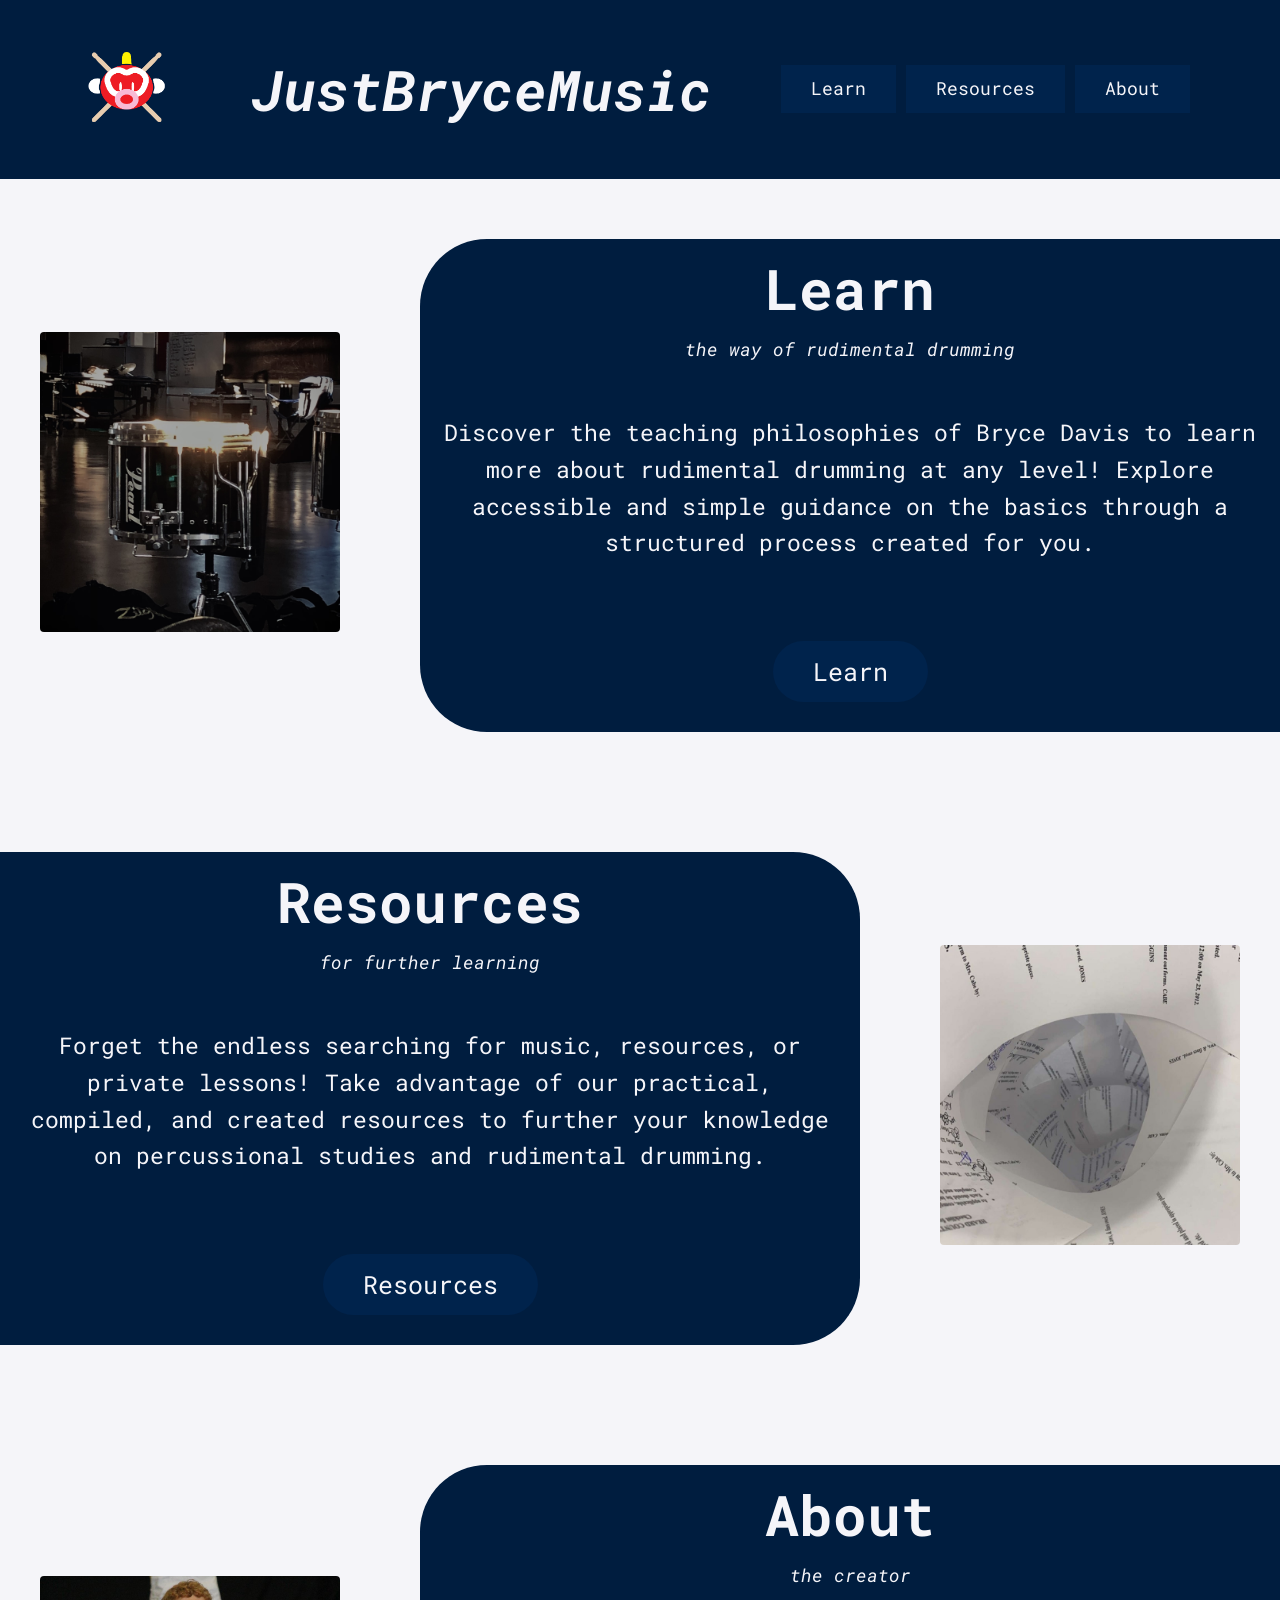
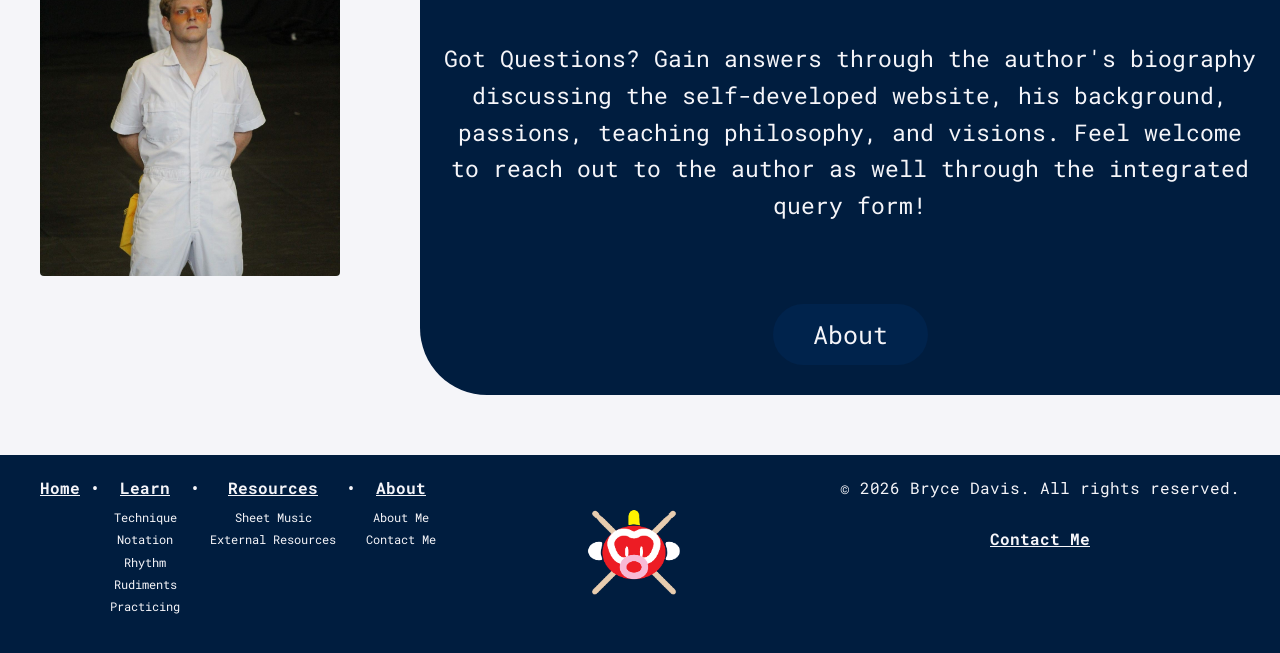
==== index.html @ 4274078a "index.html naming convention is fixed sitewide" ====
<!DOCTYPE html>
<html lang="en">
    <head>
        <title>JustBryceMusic Home</title>
        <meta charset="UTF-8">
        <link rel="stylesheet" href="project.css">
    </head>
    <body>
        <!-- HEADER SECTION: Sets up the base header for the entire web page -->
        <header>
            <div class="wrapper header_content">
                <figure>
                    <img src="assets/logo.png" alt="JustBryceMusic logo">
                </figure>
                <h1 class="header_title">
                    <a href="index.html">JustBryceMusic</a>
                </h1>
                <nav>
                    <ul class="replica_button">
                        <li><a href="learn.html">Learn</a></li>
                        <li><a href="resources.html">Resources</a></li>
                        <li><a href="about.html">About</a></li>
                    </ul>
                </nav>
            </div>
        </header>
        <main>
            <!-- LEARN SECTION: To explain and link the learn hub -->
            <section>
                <figure>
                    <img src="assets/snare_drum.jpg" alt="snare drum">
                </figure>
                <div class="right_section_content">
                    <h2>Learn</h2>
                    <h4>the way of rudimental drumming</h4>
                    <p>
                        Discover the teaching philosophies of Bryce Davis to learn more
                        about rudimental drumming at any level! Explore accessible and simple
                        guidance on the basics through a structured process created for you.
                    </p>
                    <p><a href="learn.html" class="rounded_replica_button">Learn</a></p>
                </div>
            </section>
            <!-- RESOURCES SECTION: To explain and link the resources page -->
            <section>
                <div class="left_section_content">
                    <h2>Resources</h2>
                    <h4>for further learning</h4>
                    <p>
                        Forget the endless searching for music, resources, or private lessons!
                        Take advantage of our practical, compiled, and created resources to 
                        further your knowledge on percussional studies and rudimental drumming.
                    </p>
                    <p><a href="resources.html" class="rounded_replica_button">Resources</a></p>
                </div>
                <figure>
                    <img src="assets/papers.JPG" alt="papers forming a vortex">
                </figure>
            </section>
            <!-- ABOUT SECTION: To explain and link the about page -->
            <section>
                <figure>
                    <img src="assets/portrait.JPG" alt="portrait of author, Bryce Davis">
                </figure>
                <div class="right_section_content">
                    <h2>About</h2>
                    <h4>the creator</h4>
                    <p>
                        Got Questions? Gain answers through the author's biography discussing the 
                        self-developed website, his background, passions, teaching philosophy, 
                        and visions. Feel welcome to reach out to the author as well through the 
                        integrated query form!
                    </p>
                    <p><a href="about.html" class="rounded_replica_button">About</a></p>
                </div>
            </section>
        </main>
        <!-- FOOTER SECTION: Sets up the base footer for the entire web page -->
        <footer>
            <div class="wrapper footer_content">
                <nav class="footer_nav">
                    <div>
                        <p><a href="index.html" class="general_link">Home</a></p>
                    </div>
                    <p>•</p>
                    <div>
                        <p><a href="learn.html" class="general_link">Learn</a></p>
                        <ul>
                            <li><a href="technique.html">Technique</a></li>
                            <li><a href="notation.html">Notation</a></li>
                            <li><a href="rhythm.html">Rhythm</a></li>
                            <li><a href="rudiments.html">Rudiments</a></li>
                            <li><a href="practicing.html">Practicing</a></li>
                        </ul>
                    </div>
                    <p>•</p>
                    <div>
                        <p><a href="resources.html" class="general_link">Resources</a></p>
                        <ul>
                            <li><a href="sheet-music.html">Sheet Music</a></li>
                            <li><a href="external-resources.html">External Resources</a></li>
                        </ul>
                    </div>
                    <p>•</p>
                    <div>
                        <p><a href="about.html" class="general_link">About</a></p>
                        <ul>
                            <li><a href="about-me.html">About Me</a></li>
                            <li><a href="contact-me.html">Contact Me</a></li>
                        </ul>
                    </div>
                </nav>
                <figure>
                    <img src="assets/logo.png" alt="JustBryceMusic logo">
                </figure>
                <div>
                    <p>&copy; 2026 Bryce Davis. All rights reserved.</p> <br>
                    <p><a href="contact-me.html" class="general_link">Contact Me</a></p>
                </div>
            </div>
        </footer>
    </body>
</html>
---- project.css ----
/* BODY STYLING: Sets up the base elements such as primary font,
   primary background, and universal spacing. */
@import url('https://fonts.googleapis.com/css2?family=Roboto+Mono:wght@300;400;500;700&display=swap');
body {
    margin: 0;
    font-family: 'Roboto Mono', monospace; 
    background-color: #f5f5f9;
    color: #001d3f;
    line-height: 1.6;
}
/* HEADER STYLING: Creates header-specific design for site-wide use and
   easibility of creating the exactness of the header section. */
header {
    width: 100%;
    top: 0;
    left: 0;
    background-color: #001d3f;
    color: #f5f5f9;
    padding: 20px 0;
}
header img {
    width: 100px;
    height: 100px;
    object-fit: cover;
}
header ul {
    list-style: none;
    display: flex;
    gap: 10px;
    margin-right: 50px;
}
/* MAIN STYLING: Styles all elements contained in the main, laying out
   the universal sectioning that will be used universally. */
main section {
    margin: 0 auto;
    display: flex;
    align-items: center;
    justify-content: space-between;
    gap: 40px;
    padding: 60px 0;
    width: 100%;
}
main h1 {
    color:#001d3f;
    font-style: italic;
    font-size: 73px;
}
main h2 {
    font-size: 56px;
    color: #f5f5f9;
    margin-top: 5px;
    margin-bottom: 0px;
    text-align: center;
}
main h3 {
    text-align: center;
    font-size: 56px;
    font-weight: normal;
    margin: 20px;
}
main section h4 {
    font-size: 18px;
    color: #f5f5f9;
    margin-top: 2px;
    margin-bottom: 15px;
    font-style: italic;
    font-weight: normal;
    text-align: center;
}
main section p {
    font-size: 23px;
    color: #f5f5f9;
    line-height: 1.6;
    margin: 0 auto;
    margin-top: 50px;
    text-align: center;
    padding-left: 20px;
    padding-right: 20px;
}
section figure img {
    width: 300px;
    height: 300px;
    object-fit: cover;
    border-radius: 4px;
    margin: 0 auto;
}
/* TABLE STYLING: Sets the base design for all tables throughout the website
   while keeping acessibility and ideal layout in mind. */
table {
    border-collapse: collapse;
    border: 3px solid #001d3f;
    border-radius: 8px;
    background-color: #f5f5f9;
    text-align: center;
    margin: 20px auto;
}
caption {
    font-weight: bold;
    padding: 12px;
    background-color: #001d3f;
    color: #f5f5f9;
    border-radius: 8px 8px 0 0;
    font-size: 24px;
}
td {
    padding: 16px;
    border-top: 3px solid #001d3f;
    font-size: 16px;
}
td a {
    color: #001d3f;
}
td img {
    max-width: 100px;
    height: auto;
    background-color:#001d3f;
}
/* FORM STYLING: Sets the base design for all forms through the website
   while keeping acessibility and ideal layout in mind. */
form {
    max-width: 800px;
    margin: 0 auto;
    padding: 10px 0;
}
form div:nth-of-type(1),
form div:nth-of-type(2) {
    display: inline-block;
    width: 49%;
    vertical-align: top;
}
form div:nth-of-type(3) {
    width: 100%;
    display: block;
}
input, textarea {
    color: #001d3f;
    background-color: #f5f5f9;
    width: 100%;
    padding: 10px;
    border: 2px solid #001d3f;
    font-family: 'Roboto Mono', monospace;
    border-radius: 4px;
    box-sizing: border-box;
}
/* FOOTER STYLING: Designs the site-wide style of the footer, allowing
   extremely easy pasting of the footer across all pages. */
footer {
    background-color: #001d3f;
    color: #f5f5f9;
    padding: 20px 0;
}
footer p {
    text-align: center;
    margin: 0;
    padding: 0;
}
footer img {
    width: 120px;
    height: 120px;
    object-fit: cover;
}
footer ul {
    list-style: none;
    padding: 0;
    margin: 0;
}
footer li {
    margin: 3px 0;
    font-size: 12px;
    text-align: center;
}
footer nav p {
    margin: 0 0 8px 0;
    font-weight: bold;
}
footer a {
    color: #f5f5f9;
    text-decoration: none;
}
footer a:hover {
    text-decoration: underline;
    font-weight: 500;
}
/* ALL CLASSES: For easy access of site-wide usable classes with
   strategic placement for easily exploring all classes to copy on
   elements site-wide. */
.wrapper {
    width: 1200px;
    margin: 0 auto;
}
/* HEADER CLASSES: Meant for easy placing of styles within specific elements
   of the header to be used in all other pages on the site. */
.header_content {
    display: flex;
    align-items: center;
    justify-content: space-between;
}
.header_title a {
    color: #f5f5f9;
    text-decoration: none;
    font-size: 56px;
    font-weight: bold;
    font-style: italic;
}
/* FOOTER CLASSES: Meant for easy placing of styles within specific elements
   of the footer to be used in all other pages on the site. */
.footer_content {
    display: flex;
    justify-content: space-between;
    align-items: flex-start;
}
.footer_nav {
    display: flex;
    gap: 10px;
}
/* SECTION CLASSES: Used for unique styling of direction-based sections to
   properly align and design each section. */
.right_section_content {
    background-color: #001d3f;
    border-top-left-radius: 67px;
    border-bottom-left-radius: 67px;
    width: 90%;
}
.left_section_content {
    background-color: #001d3f;
    border-top-right-radius: 67px;
    border-bottom-right-radius: 67px;
    width: 90%;
}
.center_section_content {
    background-color: #001d3f;
    padding: 40px 20px;
    text-align: center;
}
/* BUTTON CLASSES: Used to create replica buttons, allowing full control
   within the style of the more modern-type buttons. */
.replica_button a {
    background-color:#00234c;
    color:#f5f5f9;
    text-decoration: none;
    font-size: 1.1em;
    padding: 10px 30px;
    display: inline-block;
    transition: background-color 0.2s ease;
}
.replica_button a:hover {
    background-color:#003066;
    font-weight: 500;
}
.rounded_replica_button {
    background-color:#00234c;
    color:#f5f5f9;
    text-decoration: none;
    font-size: 1.1em;
    padding: 10px 40px;
    display: inline-block;
    transition: background-color 0.2s ease;
    border-radius: 67px;
    margin: 30px auto;
}
.rounded_replica_button:hover {
    background-color:#003066;
    font-weight: 500;
}
input.replica_submit {
    display: block;
    margin: 10px auto 0 auto;
    border: none;
    background-color:#00234c;
    color:#f5f5f9;
    text-decoration: none;
    font-size: 1.1em;
    padding: 10px 30px;
    display: inline-block;
    transition: background-color 0.2s ease;
}
input.replica_submit:hover {
    background-color:#003066;
    font-weight: 500;
}
/* TEXT BOX CLASSES: Used to create unique styles for different textboxes throughout
   the website */
.gray_textbox {
    background-color: rgba(245,245,249,0.85);
    color:#001d3f;
    font-style: italic;
    font-size: 56px;
    padding: 10px 100px;
    display: inline-block;
    border-radius: 67px;
    margin: 30px auto;
}
.blue_textbox {
    background-color: #001d3f;
    color: #f5f5f9;
    padding: 10px 100px;
    display: block;
    border-radius: 67px;
    width: max-content;
    margin: 40px auto;
    text-align: center;
}
.left_titlebox {
    background-color: #001d3f;
    color: #f5f5f9;
    padding: 0 200px;
    border-top-right-radius: 47px;
    border-bottom-right-radius: 47px;
    width: fit-content;
    margin: 20px 0;
    text-align: center;
}
.left_subtitlebox {
    background-color: #001d3f;
    color: #f5f5f9;
    font-size: 40px;
    padding: 5px 150px;
    border-top-right-radius: 67px;
    border-bottom-right-radius: 67px;
    width: fit-content;
    margin-top: 0;
    margin-bottom: 40px;
    text-align: center;
}
.textbox_square {
    background-color: #001d3f;
    width: 600px;
    height: 200px;
    margin: 0 auto;
    padding: 40px 20px;
    text-align: center;
    display: flex;
    align-items: center;
    justify-content: center;
}
.box_crop_image {
    width: 100px;
    height: 100px;
    object-fit: cover;
    object-position: top;
}
/* LEARN CLASSES: Used for unique styling in the learn page and subpages */
.learn_info section {
    display: block;
    text-align: left;
    padding: 40px 0;
}
.learn_info p {
    color: #001d3f;
    font-size: 18px;
    max-width: 800px;
    margin: 10px 0;
    line-height: 1.6;
    text-align: left;
    text-indent: 40px;
}
.learn_info p a {
    color: #001d3f;
}
.learn_info h2 a {
    color: #f5f5f9;
}
/* RESOURCE CLASSES: Used for unique stlying in the resources page and subpages */
.resources_hero {
    background-image: url("assets/sheet_music_hero.jpg");
    background-size: cover;
    background-position: center;
    padding: 80px 0;
    margin-top: 40px;
    text-align: center;
}
.resources_info {
    display: flex;
    justify-content: space-between;
    align-items: center;
    flex-wrap: wrap;
}
.resources_info div {
    background-color: #f5f5f9;
    color: #001d3f;
    max-width: 600px;
    width: 100%;
    text-align: center;
}
.resources_info h2 {
    font-size: 32px;
}
.resources_info p {
    color: #001d3f;
    font-size: 18px;
    max-width: 500px;
    text-align: center;
    margin: auto;
    margin-bottom: 5px;
}
.resources_info p a {
    color: #001d3f;
}
.resources_info figure img {
    width: auto;
    height: 100vh;
}
.resources_tabling_style {
    display: flex;
    flex-wrap: wrap;
    justify-content: center;
    gap: 40px;
    padding: 40px 0;
}
.resources_tabling_style table {
    width: 300px;
}
/* ABOUT CLASSES: Used for unique styling in the about page and subpages */
.about_head figure img {
    width: 50vh;
    height: auto;
}
.about_subhead {
    display: flex;
    justify-content: space-between;
    align-items: center;
    gap: 40px;
    padding: 60px 0;
}
.about_subhead h2 {
    color: #001d3f;
    font-size: 73px;
}
.about_subhead figure img {
    max-width: 800px;
    max-height: 800px;
    object-fit: cover;
    margin: 0 auto 20px auto;
}
.about_subhead div {
    display: flex;
    flex-direction: column;
    align-items: center;
}
.about_info h2 {
    color: #001d3f;
}
.about_info p {
    margin-top: 0;
}
.about_info figure {
    display: flex;
    justify-content: center;
}
.about_info figure img {
    width: auto;
    max-height: 800px;
    margin: 0 auto 20px auto;
}
.subabout_correction section {
    display: block;
    padding: 20px 0;
}
.disclaimer {
    font-size: 12px;
    font-style: italic;
    font-weight: bold;
    color: #001d3f;
    text-align: center;
    margin: 20px auto 20px auto;
    max-width: 800px;
}
/* HYPERLINK CLASSES: Made to create uniquely-styled hyperlinks, different 
   from the base style, that will be placed throughout the site. */
.general_link {
    font-weight: bold;
    text-decoration: underline;
}
.general_link:hover {
    text-decoration-thickness: 0.12em;
    text-shadow: 0 0 0.03em;
}
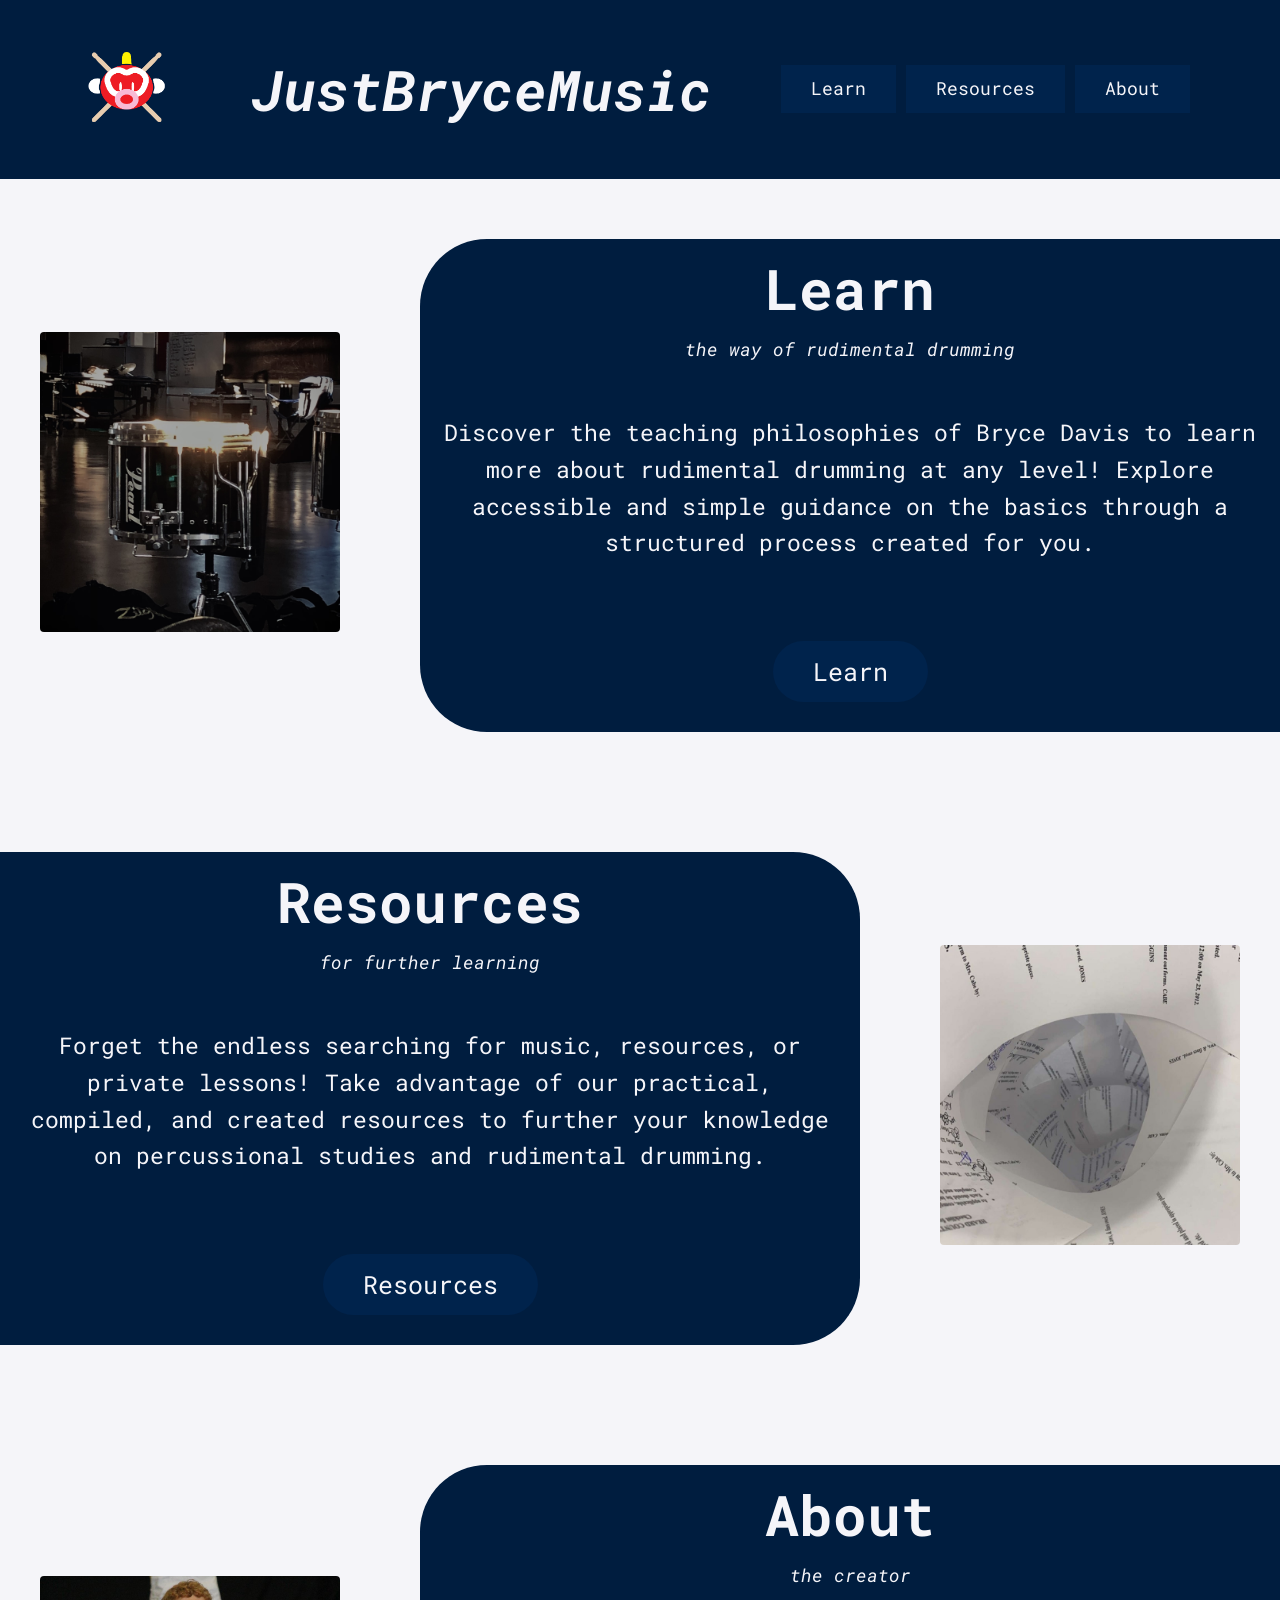
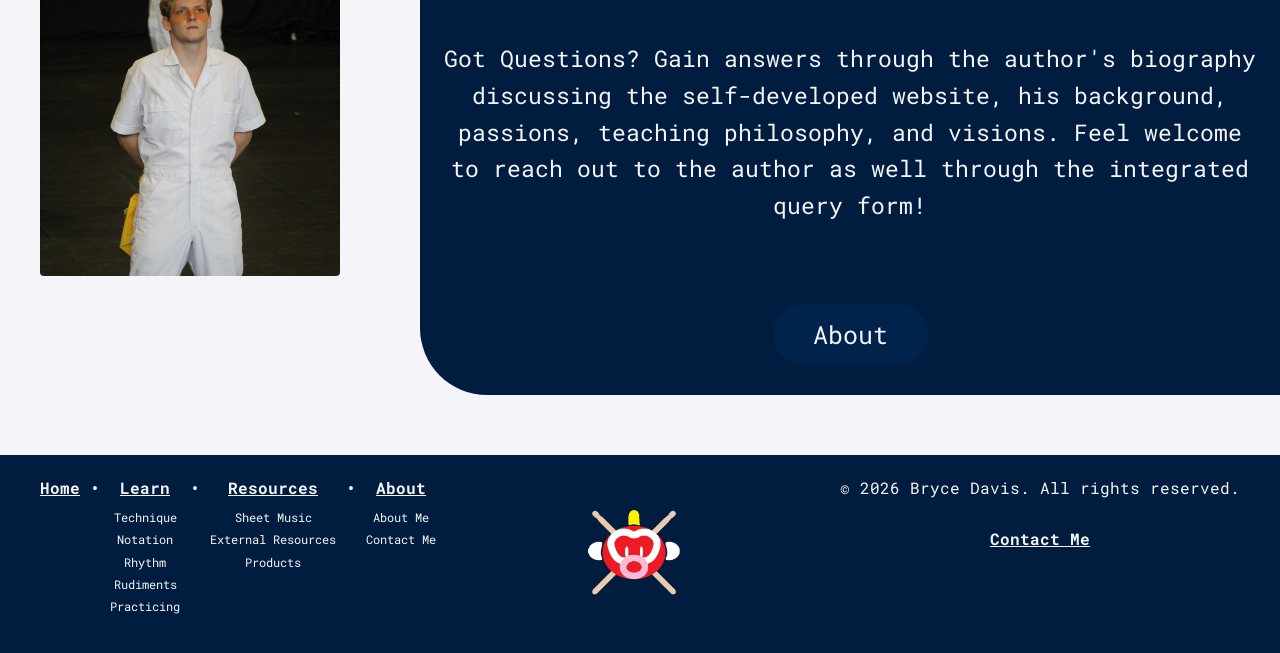
==== commit 431124a5: "Products page is added but unimplemented" ====
--- a/index.html
+++ b/index.html
@@ -99,6 +99,7 @@
                         <ul>
                             <li><a href="sheet-music.html">Sheet Music</a></li>
                             <li><a href="external-resources.html">External Resources</a></li>
+                            <li><a href="products.html">Products</a></li>
                         </ul>
                     </div>
                     <p>•</p>
--- a/project.css
+++ b/project.css
@@ -83,6 +83,9 @@
     object-fit: cover;
     border-radius: 4px;
     margin: 0 auto;
+}
+video {
+    padding-left: 20px;
 }
 /* TABLE STYLING: Sets the base design for all tables throughout the website
    while keeping acessibility and ideal layout in mind. */
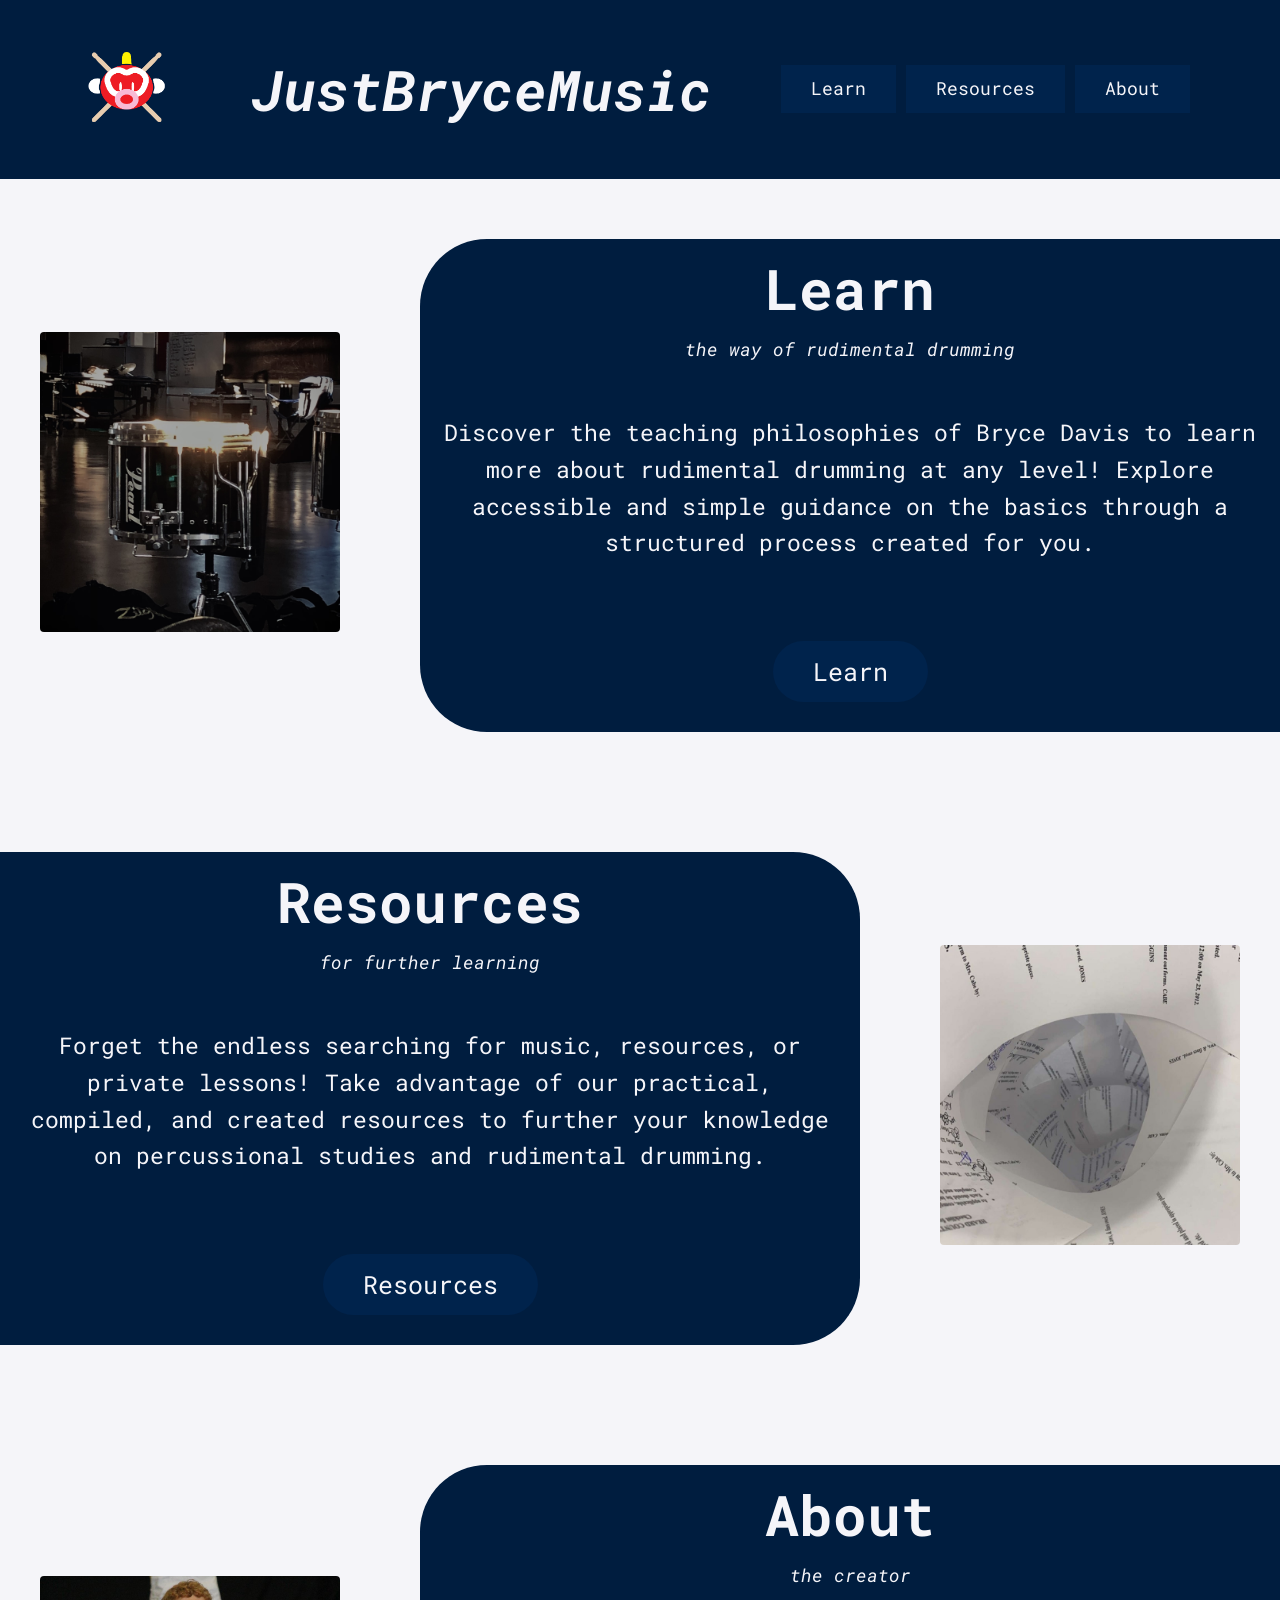
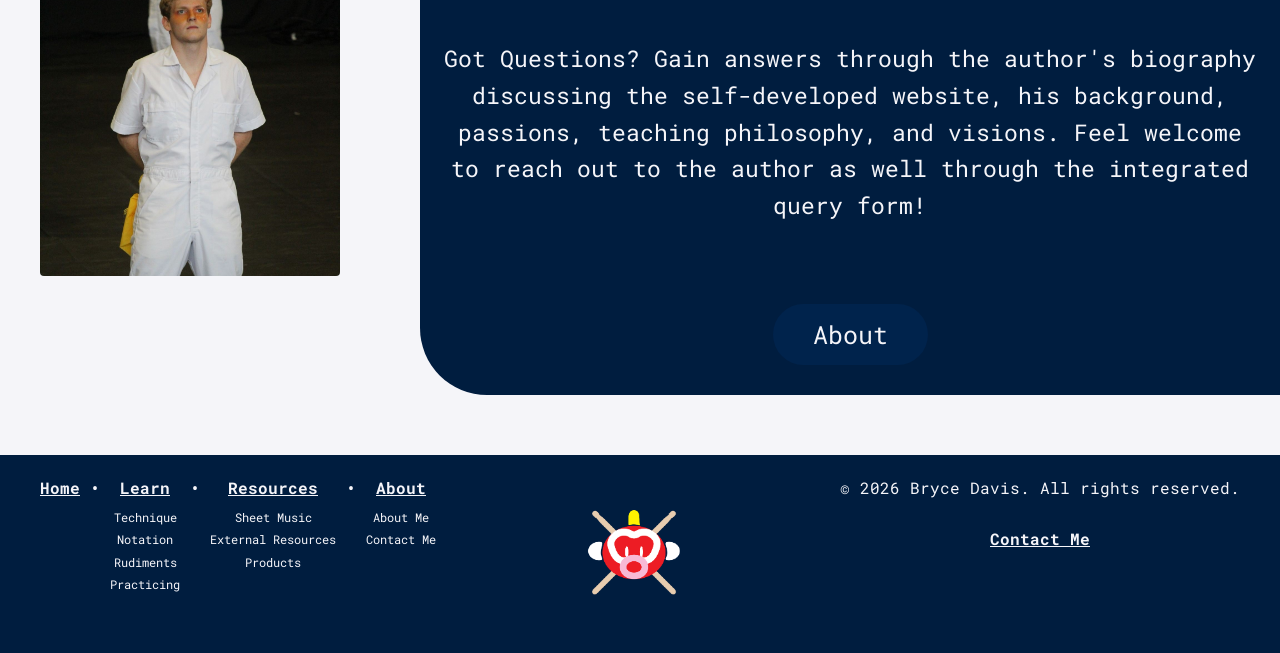
==== commit c74f8af7: "Website is finalized and ready for presentation" ====
--- a/index.html
+++ b/index.html
@@ -2,6 +2,8 @@
 <html lang="en">
     <head>
         <title>JustBryceMusic Home</title>
+        <meta name="description" content="Welcome to JustBryceMusic - the entry-level percussion 
+            learning hub for students who desire to elevate their skills and knowledge in rudimental drumming!">
         <meta charset="UTF-8">
         <link rel="stylesheet" href="project.css">
     </head>
@@ -88,7 +90,6 @@
                         <ul>
                             <li><a href="technique.html">Technique</a></li>
                             <li><a href="notation.html">Notation</a></li>
-                            <li><a href="rhythm.html">Rhythm</a></li>
                             <li><a href="rudiments.html">Rudiments</a></li>
                             <li><a href="practicing.html">Practicing</a></li>
                         </ul>
--- a/project.css
+++ b/project.css
@@ -465,7 +465,7 @@
     font-weight: bold;
     color: #001d3f;
     text-align: center;
-    margin: 20px auto 20px auto;
+    margin: -100px auto 0px auto;
     max-width: 800px;
 }
 /* HYPERLINK CLASSES: Made to create uniquely-styled hyperlinks, different 
